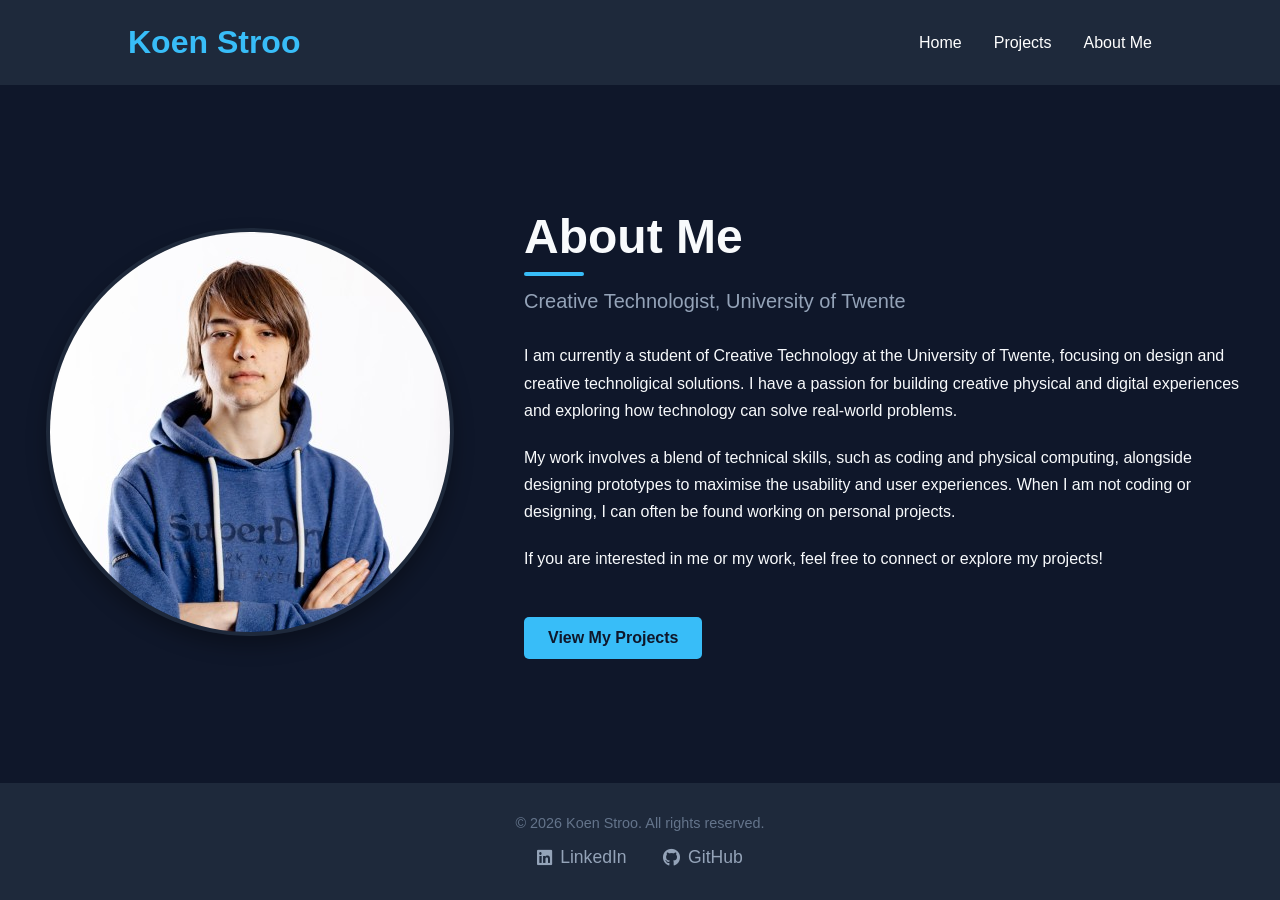
==== aboutme.html @ d84b72d9 "Upload new site for github pages" ====
<!DOCTYPE html>
<html lang="en">

<head>
  <meta charset="UTF-8">
  <meta name="viewport" content="width=device-width, initial-scale=1.0">
  <title>About Me | Koen Stroo</title>

  <link rel="stylesheet" href="https://cdnjs.cloudflare.com/ajax/libs/font-awesome/6.5.1/css/all.min.css">

  <link rel="stylesheet" href="indexStyle.css">
</head>

<body>

  <nav class="navbar">
    <div class="logo"><a href="index.html" class="logo">Koen Stroo</a> </div>
    <ul class="nav-links">
      <li><a href="index.html">Home</a></li>

      <li><a href="projects.html">Projects</a></li>
      <li><a href="aboutme.html">About Me</a></li>
    </ul>
  </nav>

  <main>
    <div class="about-container">

      <div class="about-photo-column">
        <img src="Media/pfpPortfolio.jpg" alt="A photo of Koen Stroo" class="profile-photo">
      </div>

      <div class="about-text-column">
        <h1>About Me</h1>
        <p class="subtitle">Creative Technologist, University of Twente</p>

        <p>I am currently a student of Creative Technology at the University of Twente, focusing on design and creative
          technoligical solutions. I have a passion for building creative physical and digital experiences and exploring
          how technology can solve real-world problems.</p>

        <p>My work involves a blend of technical skills, such as coding and physical computing, alongside designing
          prototypes to maximise the usability and user experiences. When I am not coding or designing, I can often be
          found working on personal projects.</p>

        <p>If you are interested in me or my work, feel free to connect or explore my projects!</p>

        <a href="projects.html" class="btn primary">View My Projects</a>
      </div>

    </div>
  </main>

    <footer>
        <p>&copy; 2026 Koen Stroo. All rights reserved.</p>
        <div class="social-links">

            <a href="https://www.linkedin.com/in/koen-stroo-1bb195390/" target="_blank">
                <i class="fab fa-linkedin"></i> LinkedIn
            </a>

            <a href="https://github.com/KHJ-s" target="_blank">
                <i class="fab fa-github"></i> GitHub
            </a>

        </div>
    </footer>

</body>

</html>
---- indexStyle.css ----
* {
  margin: 0;
  padding: 0;
  box-sizing: border-box;
  font-family: 'Segoe UI', Tahoma, Geneva, Verdana, sans-serif;
}

body {
  background-color: #0f172a;
  color: #f8fafc;
  display: flex;
  flex-direction: column;
  min-height: 100vh;
}

.navbar {
  display: flex;
  justify-content: space-between;
  align-items: center;
  padding: 1.5rem 10%;
  background-color: #1e293b;
}

.logo {
  font-size: 2rem;
  text-decoration: none;
  font-weight: bold;
  color: #38bdf8;
}

.nav-links {
  display: flex;
  list-style: none;
}

.nav-links li {
  margin-left: 2rem;
}

.nav-links a {
  color: #ffffff;
  text-decoration: none;
  font-size: 1rem;
  transition: color 0.3s ease;
}

.nav-links a:hover,
.nav-links a.active {
  color: #38bdf8;
}

main {
  flex: 1;
  display: flex;
  align-items: center;
  justify-content: center;
  text-align: center;
  padding: 2rem 1rem;
}

.main-content h1 {
  font-size: 3rem;
  margin-bottom: 1rem;
}

.main-content p {
  font-size: 1.25rem;
  color: #94a3b8;
  margin-bottom: 2rem;
  max-width: 900px;
  line-height: 1.6;
}

.highlight {
  color: #38bdf8;
}

/* Buttons */
.btn {
  display: inline-block;
  padding: 0.75rem 1.5rem;
  border-radius: 5px;
  text-decoration: none;
  font-weight: 600;
  transition: all 0.3s ease;
}

.cta-buttons .btn {
  margin: 0 0.5rem;
}

.btn.primary {
  background-color: #38bdf8;
  color: #0f172a;
}

.btn.primary:hover {
  background-color: #0ea5e9;
}

.btn.secondary {
  border: 2px solid #38bdf8;
  color: #38bdf8;
}

.btn.secondary:hover {
  background-color: #38bdf8;
  color: #0f172a;
}


.about-container {
  display: flex;
  max-width: 1200px;
  margin: 0 auto;
  align-items: center;
  justify-content: space-between;
  gap: 4rem;
}

.about-photo-column {
  flex: 0 0 35%;
  text-align: center;
}

.profile-photo {
  max-width: 100%;
  height: auto;
  border-radius: 50%;
  border: 4px solid #1e293b;
  box-shadow: 0 10px 20px rgba(0, 0, 0, 0.3);
}

.about-text-column {
  flex: 1;
  text-align: left;
}

.about-text-column h1 {
  font-size: 3rem;
  margin-bottom: 0.5rem;
}

.about-text-column h1::after {
  content: "";
  display: block;
  width: 60px;
  height: 4px;
  background-color: #38bdf8;
  margin-top: 0.5rem;
  border-radius: 2px;
}

.about-text-column .subtitle {
  color: #94a3b8;
  font-size: 1.25rem;
  margin-bottom: 1.5rem;
}

.about-text-column p {
  color: #f8fafc;
  line-height: 1.7;
  margin-bottom: 1.25rem;
  max-width: none;
}

.about-text-column .btn {
  margin: 1.5rem 0 0 0;
}

/* Footer */
footer {
  background-color: #1e293b;
  padding: 2rem 10%;
  display: flex;
  flex-direction: column;
  align-items: center;
  gap: 1rem;
}

footer p {
  color: #64748b;
  font-size: 0.9rem;
}

.social-links a {
  color: #94a3b8;
  text-decoration: none;
  margin: 0 1rem;
  font-size: 1.1rem;
  transition: color 0.3s ease;

  display: inline-flex;
  align-items: center;
  gap: 0.5rem;
}

.social-links a:hover {
  color: #38bdf8;
}

.projects-container {
  max-width: 900px;
  width: 100%;
  margin: 0 auto;
  padding: 2rem 1rem;
  display: flex;
  flex-direction: column;
  gap: 1.5rem;
  /* Space between each project card */
}

.page-title {
  text-align: center;
  font-size: 2.5rem;
  margin-bottom: 2rem;
  color: #f8fafc;
}

/* The Individual Project Card */
.project-card {
  background-color: #1e293b;
  /* Matches your navbar/footer color */
  border: 2px solid #334155;
  /* Subtle border */
  border-radius: 8px;
  padding: 1.5rem 2rem;

  /* Flexbox magic to separate text and button */
  display: flex;
  justify-content: space-between;
  align-items: center;

  /* Smooth hover animation setup */
  transition: transform 0.3s ease, border-color 0.3s ease;
}

/* Hover effect: lifts the card slightly and turns border blue */
.project-card:hover {
  transform: translateY(-5px);
  border-color: #38bdf8;
}

/* Left side grouping (Icon, Title, Description) */
.project-info {
  flex: 1;
  /* Takes up all available space to the left of the button */
  padding-right: 2rem;
  /* Keeps text from bumping into the button */
}

.project-info h2 {
  font-size: 1.5rem;
  color: #f8fafc;
  margin-bottom: 0.5rem;
  display: flex;
  align-items: center;
  gap: 0.75rem;
  /* Space between the icon and the text */
}

.project-info h2 i {
  color: #38bdf8;
  /* Makes the icons pop with your accent blue */
}

.project-info p {
  color: #94a3b8;
  font-size: 1.1rem;
  line-height: 1.5;
}

/* Main Container - Keeps reading width comfortable */
.project-detail-container {
  max-width: 800px;
  width: 100%;
  margin: 0 auto;
  padding: 2rem 1rem 4rem 1rem;
}

.back-button {
  display: inline-flex;
  align-items: center;
  gap: 0.5rem;
  color: #94a3b8;
  text-decoration: none;
  font-size: 1rem;
  font-weight: 600;
  margin-bottom: 2rem;
  transition: color 0.3s ease, transform 0.3s ease;
}

.back-button:hover {
  color: #38bdf8;
  transform: translateX(-5px);
}

/* Project Header */
.project-header {
  text-align: left;
  margin-bottom: 2.5rem;
}

.project-header h1 {
  font-size: 3rem;
  color: #f8fafc;
  margin-bottom: 0.5rem;
  line-height: 1.2;
}

.project-header h1::after {
  content: "";
  display: block;
  width: 60px;
  height: 4px;
  background-color: #38bdf8;
  margin-top: 0.5rem;
  border-radius: 2px;
}

.project-header .subtitle {
  color: #94a3b8;
  font-size: 1.25rem;
  margin-top: 0.75rem;
}

.project-image {
  width: 100%;
  height: auto;
  border-radius: 8px;
  margin-bottom: 2.5rem;
  box-shadow: 0 4px 15px rgba(0, 0, 0, 0.4);
}

.project-content h2 {
  font-size: 1.8rem;
  color: #f8fafc;
  margin-bottom: 1rem;
  border-bottom: 2px solid #1e293b;
  padding-bottom: 0.5rem;
}

.project-content p {
  font-size: 1.1rem;
  color: #cbd5e1;
  line-height: 1.8;
  margin-bottom: 2rem;
}

.project-links {
  margin-top: 3rem;
  text-align: center;
}
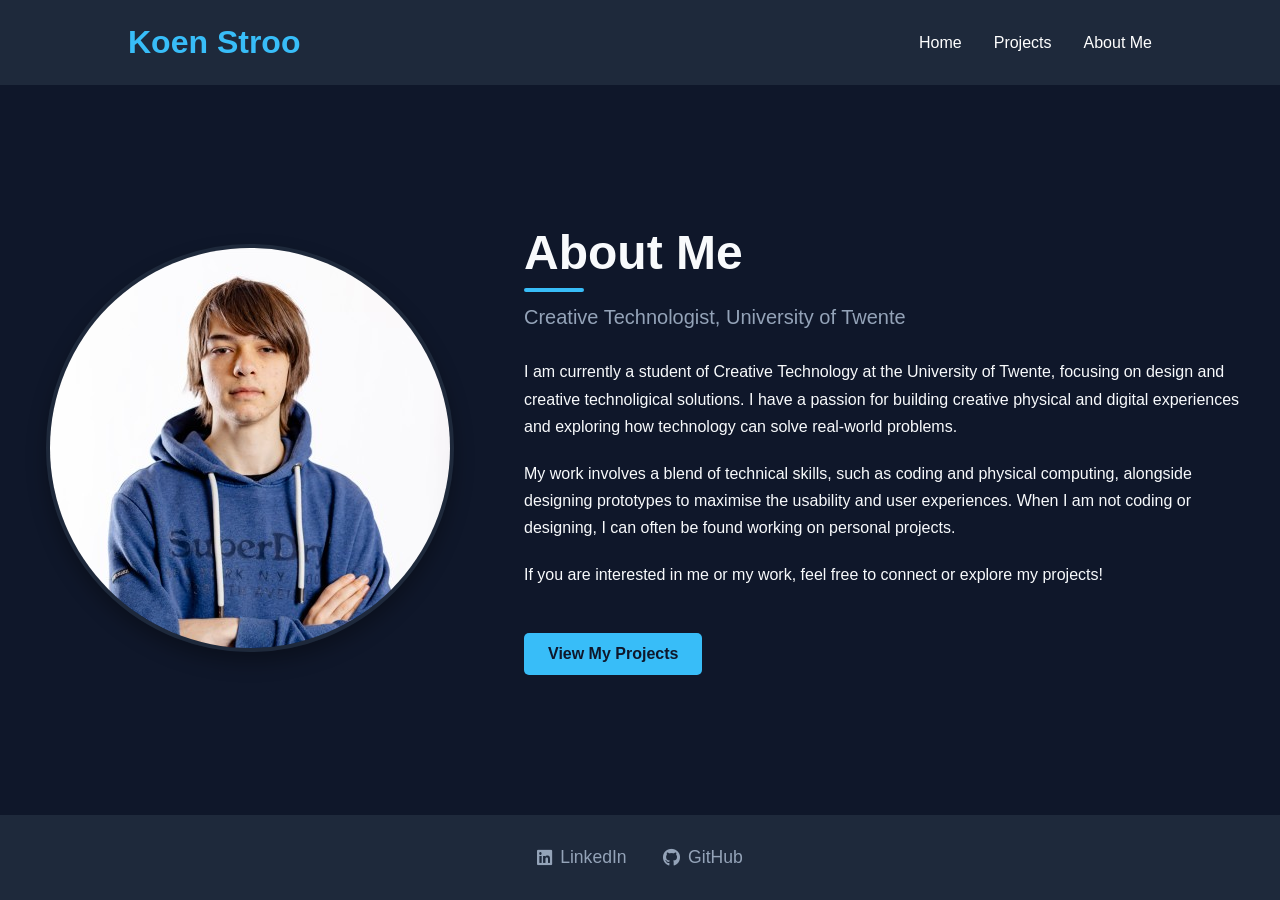
==== commit a447c44c: "Deleted copyright notice" ====
--- a/aboutme.html
+++ b/aboutme.html
@@ -51,7 +51,6 @@
   </main>
 
     <footer>
-        <p>&copy; 2026 Koen Stroo. All rights reserved.</p>
         <div class="social-links">
 
             <a href="https://www.linkedin.com/in/koen-stroo-1bb195390/" target="_blank">
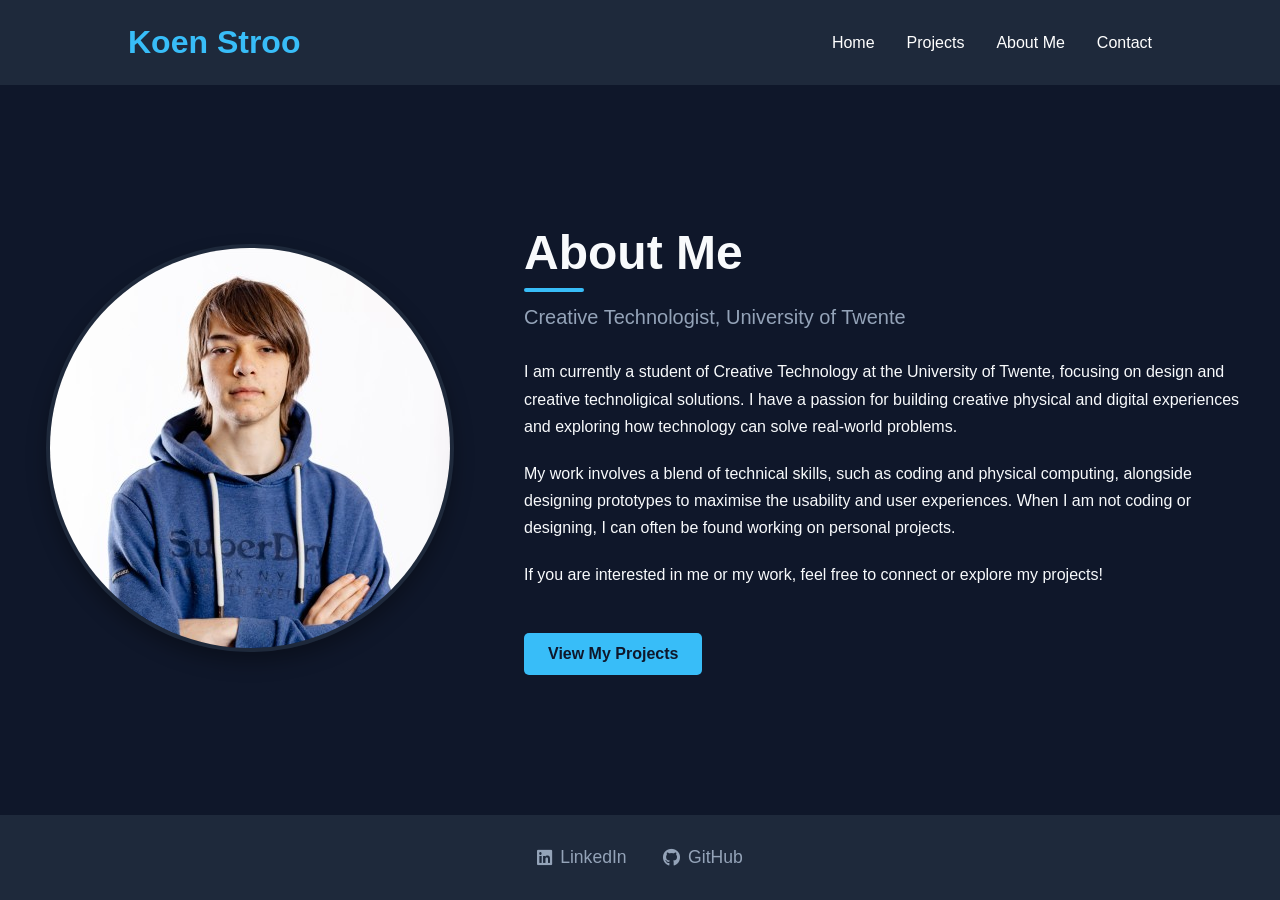
==== commit ad79bf57: "Added contact form" ====
--- a/aboutme.html
+++ b/aboutme.html
@@ -20,6 +20,7 @@
 
       <li><a href="projects.html">Projects</a></li>
       <li><a href="aboutme.html">About Me</a></li>
+      <li><a href="contact.html">Contact</a></li>
     </ul>
   </nav>
 
--- a/indexStyle.css
+++ b/indexStyle.css
@@ -352,3 +352,95 @@
   text-align: center;
 }
 
+.contact-container {
+  max-width: 600px; 
+  width: 100%;
+  margin: 0 auto;
+  padding: 2rem 1rem 4rem 1rem;
+}
+
+.contact-header {
+  text-align: center;
+  margin-bottom: 2.5rem;
+}
+
+.contact-header h1 {
+  font-size: 3rem;
+  color: #f8fafc;
+  margin-bottom: 0.5rem;
+}
+
+.contact-header h1::after {
+  content: "";
+  display: block;
+  width: 60px;
+  height: 4px;
+  background-color: #38bdf8;
+  margin: 0.5rem auto 0 auto;
+  border-radius: 2px;
+}
+
+.contact-header .subtitle {
+  color: #94a3b8;
+  font-size: 1.1rem;
+  margin-top: 1rem;
+}
+
+.contact-form {
+  background-color: #1e293b; 
+  border: 2px solid #334155;
+  border-radius: 8px;
+  padding: 2.5rem;
+  display: flex;
+  flex-direction: column;
+  gap: 1.5rem;
+  box-shadow: 0 10px 25px rgba(0, 0, 0, 0.3);
+}
+
+.form-group {
+  display: flex;
+  flex-direction: column;
+  gap: 0.5rem;
+  text-align: left;
+}
+
+.form-group label {
+  color: #cbd5e1;
+  font-weight: 600;
+  font-size: 0.95rem;
+}
+
+.form-group input,
+.form-group textarea {
+  background-color: #0f172a; 
+  border: 2px solid #334155;
+  border-radius: 5px;
+  color: #f8fafc;
+  padding: 0.75rem 1rem;
+  font-size: 1rem;
+  outline: none;
+  transition: border-color 0.3s ease, box-shadow 0.3s ease;
+}
+
+.form-group input:focus,
+.form-group textarea:focus {
+  border-color: #38bdf8;
+  box-shadow: 0 0 8px rgba(56, 189, 248, 0.2);
+}
+
+.form-group textarea {
+  resize: vertical;
+  font-family: inherit;
+}
+
+.submit-btn {
+  width: 100%;
+  cursor: pointer;
+  border: none;
+  font-size: 1.05rem;
+  padding: 1rem;
+  margin-top: 0.5rem;
+}
+
+
+
